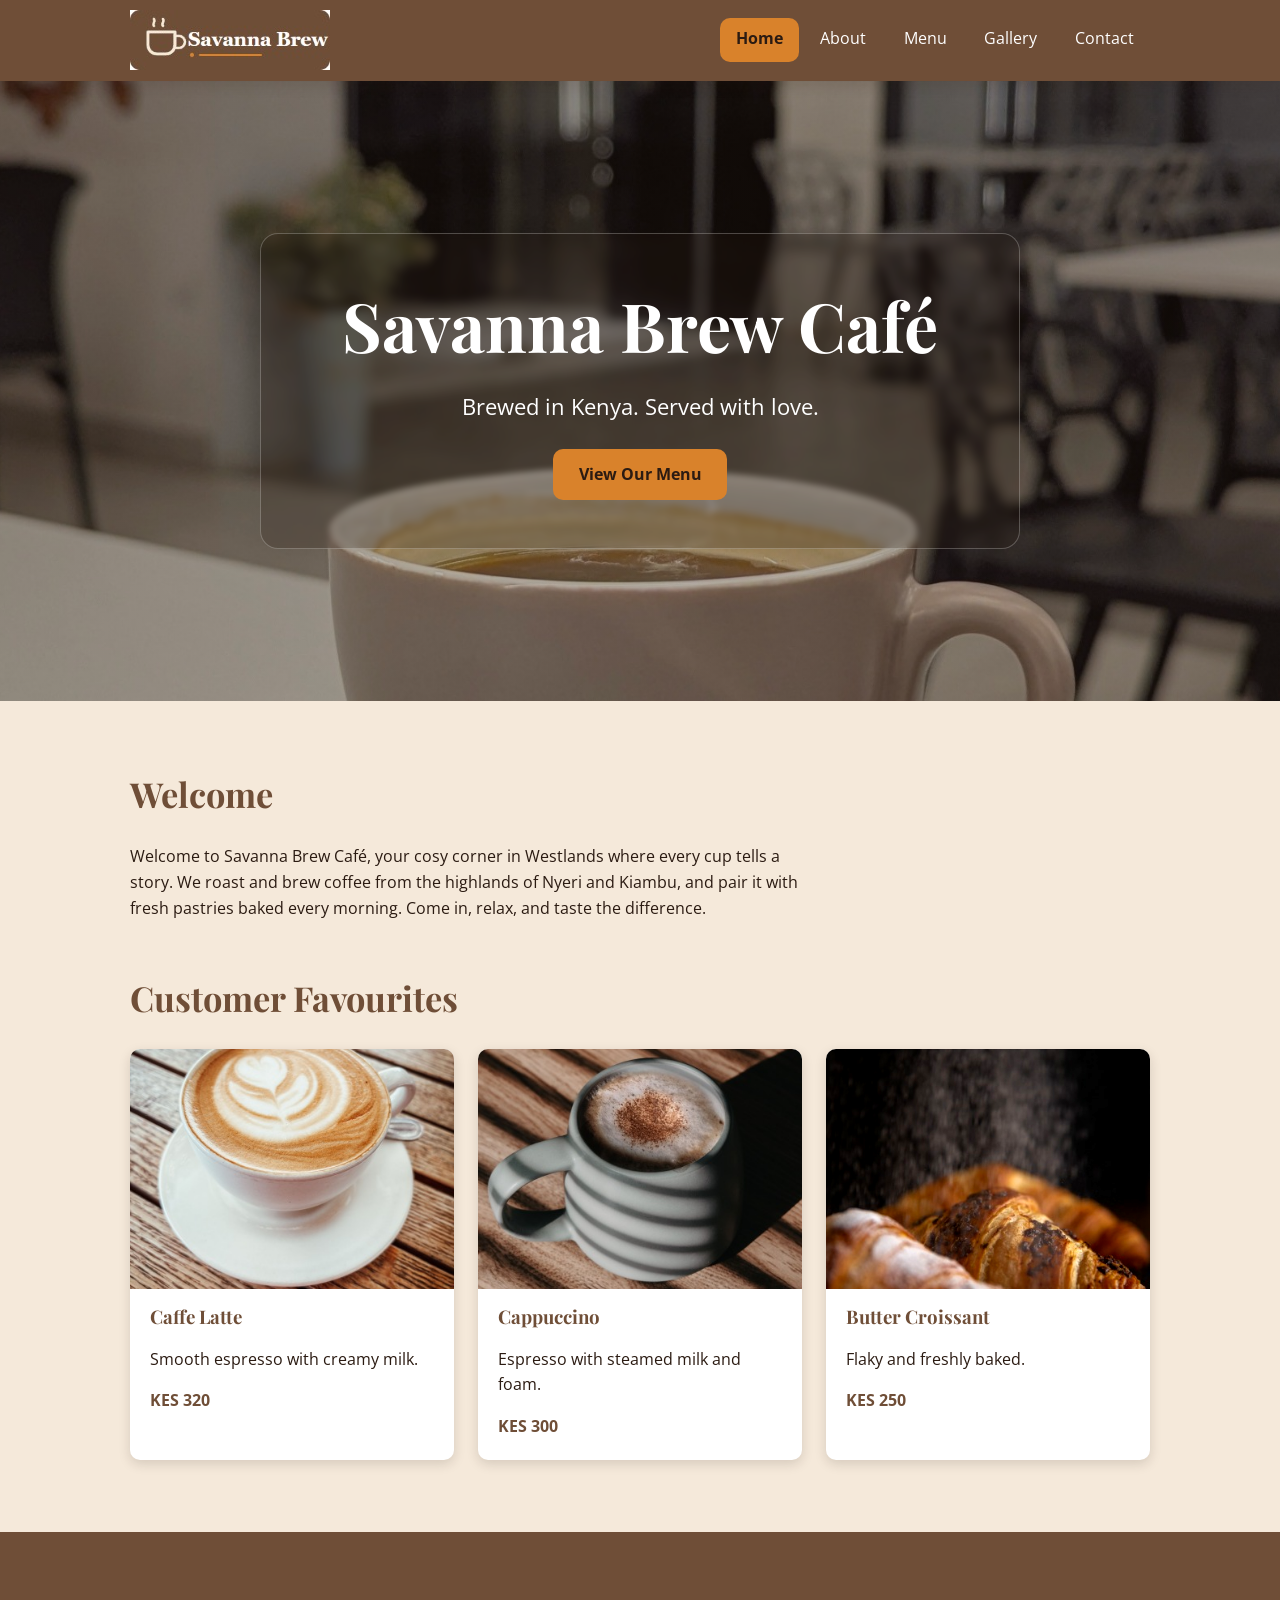
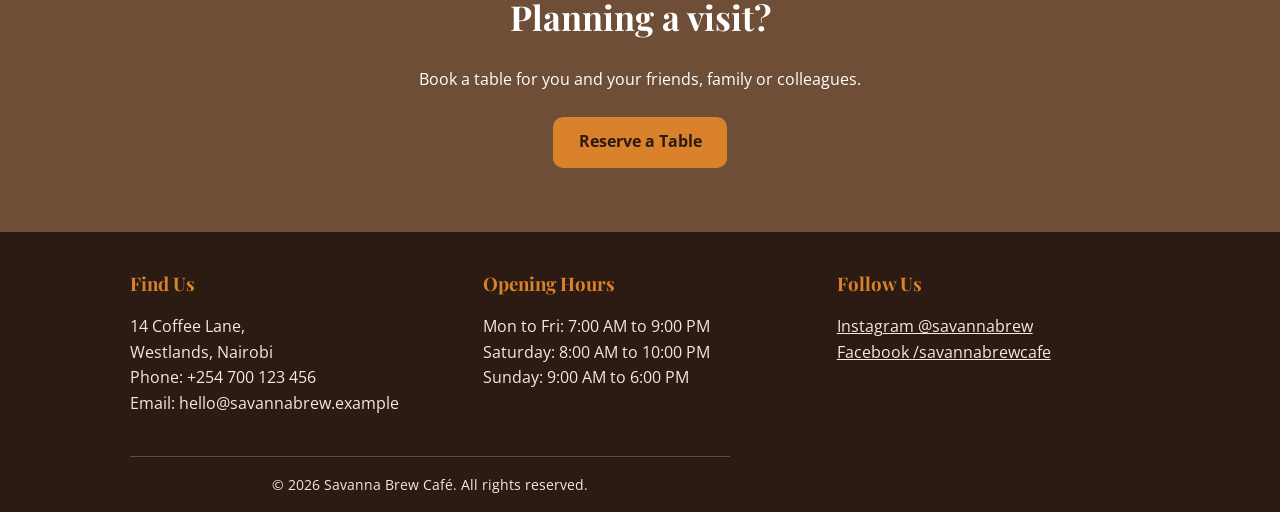
==== index.html @ 01d1c2fc "second commit" ====
<!DOCTYPE html>
<html lang="en">
<head>
  <meta charset="UTF-8">
  <meta name="viewport" content="width=device-width, initial-scale=1.0">
  <meta name="description" content="Savanna Brew Café - Kenyan coffee and fresh pastries in Westlands, Nairobi.">
  <title>Home | Savanna Brew Café</title>
  <link rel="preconnect" href="https://fonts.googleapis.com">
  <link rel="preconnect" href="https://fonts.gstatic.com" crossorigin>
  <link href="https://fonts.googleapis.com/css2?family=Open+Sans:wght@400;600;700&family=Playfair+Display:wght@600;700&display=swap" rel="stylesheet">
  <link rel="stylesheet" href="css/style.css">
</head>
<body>

  <header class="site-header">
    <div class="container header-inner">
      <a class="logo" href="index.html">
        <img src="images/logo.png" alt="Savanna Brew Café logo" width="200" height="60">
      </a>
      <nav aria-label="Main navigation">
        <ul class="nav-list">
          <li><a href="index.html" class="active" aria-current="page">Home</a></li>
          <li><a href="about.html">About</a></li>
          <li><a href="menu.html">Menu</a></li>
          <li><a href="gallery.html">Gallery</a></li>
          <li><a href="contact.html">Contact</a></li>
        </ul>
      </nav>
    </div>
  </header>

  <main>
    <section class="hero">
      <div class="hero-content">
        <h1>Savanna Brew Café</h1>
        <p class="tagline">Brewed in Kenya. Served with love.</p>
        <a class="btn" href="menu.html">View Our Menu</a>
      </div>
    </section>

    <section class="section container home-welcome">
      <h2>Welcome</h2>
      <p>Welcome to Savanna Brew Café, your cosy corner in Westlands where every cup tells a story. We roast and brew coffee from the highlands of Nyeri and Kiambu, and pair it with fresh pastries baked every morning. Come in, relax, and taste the difference.</p>
    </section>

    <section class="section container home-favourites">
      <h2>Customer Favourites</h2>
      <div class="cards">
        <article class="card">
          <img class="card-image-latte" src="images/latte.jpg" alt="A creamy caffe latte in a white cup" width="400" height="300">
          <div class="card-body">
            <h3>Caffe Latte</h3>
            <p>Smooth espresso with creamy milk.</p>
            <p class="card-price">KES 320</p>
          </div>
        </article>
        <article class="card">
          <img src="images/cappuccino.jpg" alt="A cappuccino topped with frothy milk foam" width="400" height="300">
          <div class="card-body">
            <h3>Cappuccino</h3>
            <p>Espresso with steamed milk and foam.</p>
            <p class="card-price">KES 300</p>
          </div>
        </article>
        <article class="card">
          <img class="card-image-croissant" src="images/croissant.jpg" alt="A flaky golden butter croissant on a plate" width="400" height="300">
          <div class="card-body">
            <h3>Butter Croissant</h3>
            <p>Flaky and freshly baked.</p>
            <p class="card-price">KES 250</p>
          </div>
        </article>
      </div>
    </section>

    <section class="section cta">
      <div class="container">
        <h2>Planning a visit?</h2>
        <p>Book a table for you and your friends, family or colleagues.</p>
        <a class="btn" href="contact.html">Reserve a Table</a>
      </div>
    </section>
  </main>

  <footer class="site-footer">
    <div class="container">
      <div class="footer-cols">
        <section>
          <h3>Find Us</h3>
          <p>14 Coffee Lane,<br>Westlands, Nairobi<br>Phone: +254 700 123 456<br>Email: hello@savannabrew.example</p>
        </section>
        <section>
          <h3>Opening Hours</h3>
          <p>Mon to Fri: 7:00 AM to 9:00 PM<br>Saturday: 8:00 AM to 10:00 PM<br>Sunday: 9:00 AM to 6:00 PM</p>
        </section>
        <section>
          <h3>Follow Us</h3>
          <ul class="social-list">
            <li><a href="https://www.instagram.com/" target="_blank" rel="noopener noreferrer">Instagram @savannabrew</a></li>
            <li><a href="https://www.facebook.com/" target="_blank" rel="noopener noreferrer">Facebook /savannabrewcafe</a></li>
          </ul>
        </section>
      </div>
      <p class="copyright">&copy; 2026 Savanna Brew Café. All rights reserved.</p>
    </div>
  </footer>

</body>
</html>
---- css/style.css ----
/* =========================================================
   Savanna Brew Café - style.css
   Sections:
   1. Variables   2. Base   3. Layout helpers   4. Header & nav
   5. Buttons     6. Home   7. About            8. Menu tables
   9. Gallery    10. Contact form   11. Footer  12. Animation
   13. Responsive (768px and below)
   ========================================================= */

/* ---------- 1. VARIABLES (brand palette & fonts) ---------- */
:root {
  --primary: #6F4E37;     /* coffee brown */
  --secondary: #F5E9DA;   /* cream */
  --accent: #D9822B;      /* savanna orange */
  --dark: #2B1B12;        /* dark text */
  --white: #FFFFFF;
  --font-heading: "Playfair Display", Georgia, serif;
  --font-body: "Open Sans", Arial, sans-serif;
  --radius: 10px;
  --shadow: 0 4px 12px rgba(43, 27, 18, 0.15);
  --shadow-lg: 0 12px 24px rgba(43, 27, 18, 0.25);
}

/* ---------- 2. BASE ---------- */
*, *::before, *::after { box-sizing: border-box; }

body {
  margin: 0;
  font-family: var(--font-body);
  font-size: 1rem;            /* 16px */
  line-height: 1.6;
  color: var(--dark);
  background-color: var(--secondary);
}

img { max-width: 100%; display: block; }

h1, h2, h3 {
  font-family: var(--font-heading);
  color: var(--primary);
  line-height: 1.25;
}

a { color: var(--primary); transition: color 0.3s; }
a:hover, a:focus { color: var(--accent); text-decoration: underline; }
a:focus-visible { outline: 3px solid var(--accent); outline-offset: 3px; }

/* ---------- 3. LAYOUT HELPERS ---------- */
.container {
  width: min(1100px, 100%);
  margin-inline: auto;
  padding-inline: clamp(1rem, 4vw, 2.5rem);
}
.section { padding-block: clamp(2.25rem, 6vw, 4.5rem); }

/* ---------- 4. HEADER & NAVIGATION (Flexbox) ---------- */
.site-header { background-color: var(--primary); }

.header-inner {
  display: flex;
  justify-content: space-between;
  align-items: center;
  padding-block: 0.65rem;
  gap: clamp(0.75rem, 3vw, 2rem);
}

.logo img { width: 200px; height: 60px; object-fit: contain; }

.nav-list {
  display: flex;
  flex-wrap: wrap;
  gap: 0.5rem;
  list-style: none;
  margin: 0;
  padding: 0;
}

.nav-list a {
  display: block;
  padding: 0.5rem 1rem;
  color: var(--white);
  text-decoration: none;
  border-radius: var(--radius);
  transition: background-color 0.3s, color 0.3s;
}

.nav-list a:hover,
.nav-list a:focus {
  background-color: rgba(255, 255, 255, 0.2);
  color: var(--white);
}

/* current page highlight */
.nav-list a.active {
  background-color: var(--accent);
  color: var(--dark);
  font-weight: 700;
}

/* ---------- 5. BUTTONS ---------- */
.btn {
  display: inline-block;
  padding: 0.8rem 1.6rem;
  background-color: var(--accent);
  color: var(--dark);
  font-family: var(--font-body);
  font-size: 1rem;
  font-weight: 700;
  text-decoration: none;
  border: none;
  border-radius: var(--radius);
  cursor: pointer;
  transition: background-color 0.3s ease, color 0.3s ease, transform 0.3s ease, box-shadow 0.3s ease;
}

.btn:hover, .btn:focus {
  background-color: var(--primary);
  color: var(--white);
  transform: translateY(-2px);
  box-shadow: var(--shadow);
  text-decoration: none;
}

/* ---------- 6. HOME PAGE ---------- */
.hero {
  /* dark overlay + background image */
  background: linear-gradient(rgba(43, 27, 18, 0.35), rgba(43, 27, 18, 0.35)),
              url("../images/hero.jpg") center bottom / cover no-repeat;
  color: var(--white);
  text-align: center;
  padding: 6rem 1rem;
}

.hero h1 {
  color: var(--white);
  font-size: 3rem;
  margin: 0 0 0.5rem;
  animation: fadeIn 1.2s ease both;
}

.tagline {
  font-size: 1.25rem;
  margin-bottom: 1.5rem;
  animation: fadeIn 1.8s ease both;
}

/* three equal cards - Flexbox */
.cards {
  display: flex;
  gap: clamp(1rem, 3vw, 1.5rem);
}

.card {
  flex: 1;
  background-color: var(--white);
  border-radius: var(--radius);
  box-shadow: var(--shadow);
  overflow: hidden;
  transition: transform 0.3s ease, box-shadow 0.3s ease;
}

.card:hover { transform: translateY(-8px); box-shadow: var(--shadow-lg); }
.card img {
  width: 100%;
  height: 240px;
  object-fit: cover;
  background-color: var(--secondary);
}
.card-image-croissant {
  object-position: center 72%;
  filter: brightness(1.16) contrast(1.12) saturate(1.08);
}
.card-body { padding: 1rem 1.25rem 1.25rem; }
.card-body h3 { margin-top: 0; }
.card-price { font-weight: 700; color: var(--primary); margin-bottom: 0; }

.cta { background-color: var(--primary); color: var(--white); text-align: center; }
.cta h2 { color: var(--white); }

/* Keep the Home page sections visually connected. */
.section.home-welcome { padding-bottom: 1.25rem; }
.section.home-favourites { padding-top: 1.25rem; }

/* ---------- 7. ABOUT PAGE ---------- */
.two-col {
  display: grid;
  grid-template-columns: repeat(2, minmax(0, 1fr));
  gap: clamp(1.5rem, 5vw, 3rem);
  align-items: center;
}

.owner-photo {
  width: 100%;
  max-width: 320px;
  aspect-ratio: 1 / 1;
  object-fit: cover;
  border-radius: 50%;        /* rounded owner image */
  margin-inline: auto;
  box-shadow: var(--shadow);
}

.section.about-intro { padding-bottom: 1.25rem; }
.section.about-values { padding-top: 1.25rem; padding-bottom: 1.5rem; }

.values-list {
  display: grid;
  grid-template-columns: repeat(3, minmax(0, 1fr));
  gap: 1rem;
  list-style: none;
  margin: 0;
  padding: 0;
}

.values-list li {
  margin: 0;
  padding: 1.15rem 1.2rem;
  background-color: var(--white);
  border-top: 4px solid var(--accent);
  border-radius: var(--radius);
  box-shadow: var(--shadow);
  line-height: 1.55;
  transition: transform 0.3s ease, box-shadow 0.3s ease;
}

.values-list li:hover {
  transform: translateY(-4px);
  box-shadow: var(--shadow-lg);
}

blockquote {
  margin: 0;
  padding: 1rem 1.25rem;
  background-color: var(--white);
  border-left: 6px solid var(--accent);
  border-radius: 0 var(--radius) var(--radius) 0;
  font-family: var(--font-heading);
  font-size: 1.25rem;
  font-style: italic;
  line-height: 1.45;
}

.section.owner-quote { padding-top: 0.75rem; padding-bottom: 2rem; }

blockquote cite {
  display: block;
  margin-top: 0.25rem;
  font-family: var(--font-body);
  font-size: 1rem;
  font-style: normal;
  font-weight: 600;
  color: var(--primary);
}

/* ---------- 8. MENU TABLES ---------- */
.section.menu-intro { padding-bottom: 1rem; }
.section.menu-section { padding-block: 1.25rem; }

.table-wrapper { overflow-x: auto; }   /* scroll inside wrapper on small screens */

.menu-table {
  width: 100%;
  min-width: 480px;
  border-collapse: collapse;
  background-color: var(--white);
  box-shadow: var(--shadow);
}

.menu-table th,
.menu-table td {
  padding: 0.8rem 1rem;
  text-align: left;
  border-bottom: 1px solid rgba(111, 78, 55, 0.2);
}

.menu-table thead th { background-color: var(--primary); color: var(--white); }

/* zebra stripes + hover highlight */
.menu-table tbody tr:nth-child(even) { background-color: var(--secondary); }
.menu-table tbody tr { transition: background-color 0.25s ease; }
.menu-table tbody tr:hover { background-color: #EBD2B2; }

/* right-aligned price column */
.menu-table .price { text-align: right; }

/* ---------- 9. GALLERY (CSS Grid) ---------- */
.gallery-grid {
  display: grid;
  grid-template-columns: repeat(4, minmax(0, 1fr));
  gap: clamp(0.75rem, 2vw, 1rem);
  margin-top: 1.5rem;
}

.gallery-grid figure {
  margin: 0;
  overflow: hidden;
  background-color: var(--white);
  border-radius: var(--radius);
  box-shadow: var(--shadow);
}

.gallery-grid img {
  width: 100%;
  aspect-ratio: 4 / 3;
  object-fit: cover;                       /* no distortion */
  transition: transform 0.4s ease;
}

.gallery-grid figure:hover img { transform: scale(1.1); }

.gallery-grid figcaption {
  padding: 0.6rem 0.75rem;
  font-size: 0.95rem;
  text-align: center;
  background-color: var(--white);
  position: relative;
}

/* ---------- 10. CONTACT PAGE & FORM ---------- */
/* Form comes first in the HTML, so it also appears first on mobile */
.contact-layout {
  display: grid;
  grid-template-columns: minmax(0, 1.3fr) minmax(0, 1fr);
  gap: clamp(1.5rem, 5vw, 3rem);
  align-items: start;
}

.form-group { margin-bottom: 1.1rem; }

label { display: block; margin-bottom: 0.3rem; font-weight: 600; }

input, select, textarea {
  width: 100%;
  padding: 0.7rem;
  font-family: var(--font-body);
  font-size: 1rem;
  color: var(--dark);
  background-color: var(--white);
  border: 2px solid #CBB59C;
  border-radius: 8px;
  transition: border-color 0.3s, box-shadow 0.3s;
}

input:focus, select:focus, textarea:focus {
  outline: 3px solid var(--accent);        /* visible accent focus outline */
  outline-offset: 1px;
  border-color: var(--accent);
}

fieldset {
  margin: 0 0 1.1rem;
  padding: 0.8rem 1rem;
  border: 2px solid #CBB59C;
  border-radius: 8px;
}

legend { padding: 0 0.5rem; font-weight: 700; color: var(--primary); }

.radio-group label {
  display: inline-flex;
  align-items: center;
  gap: 0.4rem;
  margin: 0 1rem 0 0;
  font-weight: 400;
}

.radio-group input { width: auto; }

.contact-list { list-style: none; padding: 0; margin: 0 0 1.5rem; }
.contact-list li { margin-bottom: 0.5rem; }

/* ---------- 11. FOOTER ---------- */
.site-footer {
  background-color: var(--dark);
  color: var(--secondary);
  padding: 2.5rem 0 1rem;
}

.footer-cols {
  display: grid;
  grid-template-columns: repeat(3, minmax(0, 1fr));
  gap: clamp(1.25rem, 4vw, 2.5rem);
}
.site-footer h3 { margin-top: 0; color: var(--accent); }
.site-footer a { color: var(--secondary); }
.site-footer a:hover, .site-footer a:focus { color: var(--accent); }
.social-list { list-style: none; padding: 0; margin: 0; }

.copyright {
  margin: 1.5rem 0 0;
  padding-top: 1rem;
  text-align: center;
  font-size: 0.9rem;
  border-top: 1px solid rgba(245, 233, 218, 0.25);
}

/* ---------- 12. ANIMATION (bonus) ---------- */
@keyframes fadeIn {
  from { opacity: 0; transform: translateY(15px); }
  to   { opacity: 1; transform: translateY(0); }
}

/* ---------- 13. RESPONSIVE ---------- */
/* Tablet: gallery goes to 2 columns */
/* Compact layouts: keep controls easy to reach and content readable. */
@media (max-width: 992px) {
  .gallery-grid { grid-template-columns: repeat(2, minmax(0, 1fr)); }
}

@media (max-width: 768px) {
  .header-inner { flex-direction: column; }
  nav { width: 100%; }
  .nav-list { justify-content: center; gap: 0.2rem; }
  .two-col,
  .contact-layout { grid-template-columns: 1fr; }
  .footer-cols { grid-template-columns: repeat(2, minmax(0, 1fr)); }
}

/* ---------- Responsive polish ---------- */
html { scroll-behavior: smooth; }

body { overflow-x: hidden; }

.site-header {
  position: sticky;
  top: 0;
  z-index: 10;
  box-shadow: 0 3px 14px rgba(43, 27, 18, 0.16);
}

.header-inner { min-height: 76px; }
.nav-list { gap: 0.35rem; }
.nav-list a { white-space: nowrap; }

.hero {
  min-height: clamp(380px, 58vw, 620px);
  display: grid;
  place-items: center;
  padding: clamp(4rem, 10vw, 8rem) 1rem;
}

.hero-content {
  width: min(760px, 100%);
  padding: clamp(1.5rem, 5vw, 3rem);
  border: 1px solid rgba(255, 255, 255, 0.24);
  border-radius: 18px;
  background: rgba(43, 27, 18, 0.22);
  backdrop-filter: blur(3px);
}

.hero h1 { font-size: clamp(2.25rem, 6vw, 4.25rem); }
.tagline { font-size: clamp(1.05rem, 2.3vw, 1.4rem); }

.section { padding-block: clamp(2.25rem, 6vw, 4.5rem); }
.section h2 { margin-top: 0; }

.cards { align-items: stretch; }
.card { min-width: 0; }
.card:hover { transform: translateY(-8px); }
.card:focus-within { box-shadow: var(--shadow-lg); }

.cta { padding-block: clamp(2.5rem, 6vw, 4rem); }
.cta p { margin: 0 auto 1.5rem; max-width: 620px; }

.two-col { align-items: center; }
.owner-photo { width: min(100%, 380px); }

.contact-layout { gap: clamp(1.5rem, 4vw, 3rem); }

.gallery-grid figure { transition: box-shadow 0.3s ease, transform 0.3s ease; }
.gallery-grid figure:hover { box-shadow: var(--shadow-lg); }

@media (prefers-reduced-motion: reduce) {
  html { scroll-behavior: auto; }
  *, *::before, *::after {
    animation-duration: 0.01ms !important;
    animation-iteration-count: 1 !important;
    scroll-behavior: auto !important;
    transition-duration: 0.01ms !important;
  }
}

@media (max-width: 768px) {
  .site-header { position: static; }
  .header-inner { align-items: center; }
  .nav-list {
    flex-direction: column;
    flex-wrap: nowrap;
    align-items: center;
    justify-content: center;
    gap: 0.25rem;
  }
  .nav-list a { padding: 0.45rem 0.65rem; }
  .cards { flex-direction: column; }
  .card img { height: clamp(220px, 55vw, 300px); }
  .two-col { align-items: stretch; }
  .values-list { grid-template-columns: 1fr; }
  .section.menu-section { padding-block: 1rem; }
  .owner-photo { max-width: 320px; }
  .footer-cols { gap: 1.25rem; }
}

@media (max-width: 576px) {
  .gallery-grid { grid-template-columns: 1fr; }
  .container { padding-inline: 1rem; }
  .header-inner { padding-block: 0.6rem 0.85rem; }
  .logo img { width: auto; height: 42px; }
  .nav-list { gap: 0.1rem; }
  .nav-list a { padding: 0.4rem 0.45rem; font-size: 0.9rem; }
  .hero { min-height: 390px; }
  .hero-content { padding: 1.4rem 1rem; }
  .section { padding-block: 2.25rem; }
  .footer-cols { grid-template-columns: 1fr; gap: 0.75rem; }
}

/* ---------- Site-wide responsive finishing touches ---------- */
:root { color-scheme: light; }

h1 {
  font-size: clamp(2rem, 4vw, 3rem);
  margin: 0 0 1.25rem;
}

h2 { font-size: clamp(1.55rem, 3vw, 2.15rem); }
p { max-width: 75ch; }

main { min-height: 50vh; }

.nav-list a:focus-visible,
.btn:focus-visible,
.site-footer a:focus-visible {
  outline: 3px solid var(--accent);
  outline-offset: 3px;
}

.table-wrapper {
  max-width: 100%;
  overscroll-behavior-x: contain;
  scrollbar-width: thin;
  scrollbar-color: var(--primary) var(--secondary);
}

.menu-table { table-layout: auto; }
.menu-table th, .menu-table td { overflow-wrap: anywhere; }

input, select, textarea, button { max-width: 100%; }
textarea { resize: vertical; }

button,
.btn,
.nav-list a { min-height: 44px; }

.radio-group {
  display: flex;
  flex-wrap: wrap;
  gap: 0.5rem 1rem;
}

.radio-group label { margin-right: 0; }

.values-list { max-width: 760px; }
blockquote { max-width: 850px; }

.site-footer { overflow-wrap: anywhere; }

@media (max-width: 768px) {
  .contact-layout > * { min-width: 0; }
}

@media (max-width: 576px) {
  .footer-cols { grid-template-columns: 1fr; }
  .menu-table { min-width: 480px; }
  .hero-content { backdrop-filter: none; }
  .btn { min-height: 46px; }
}
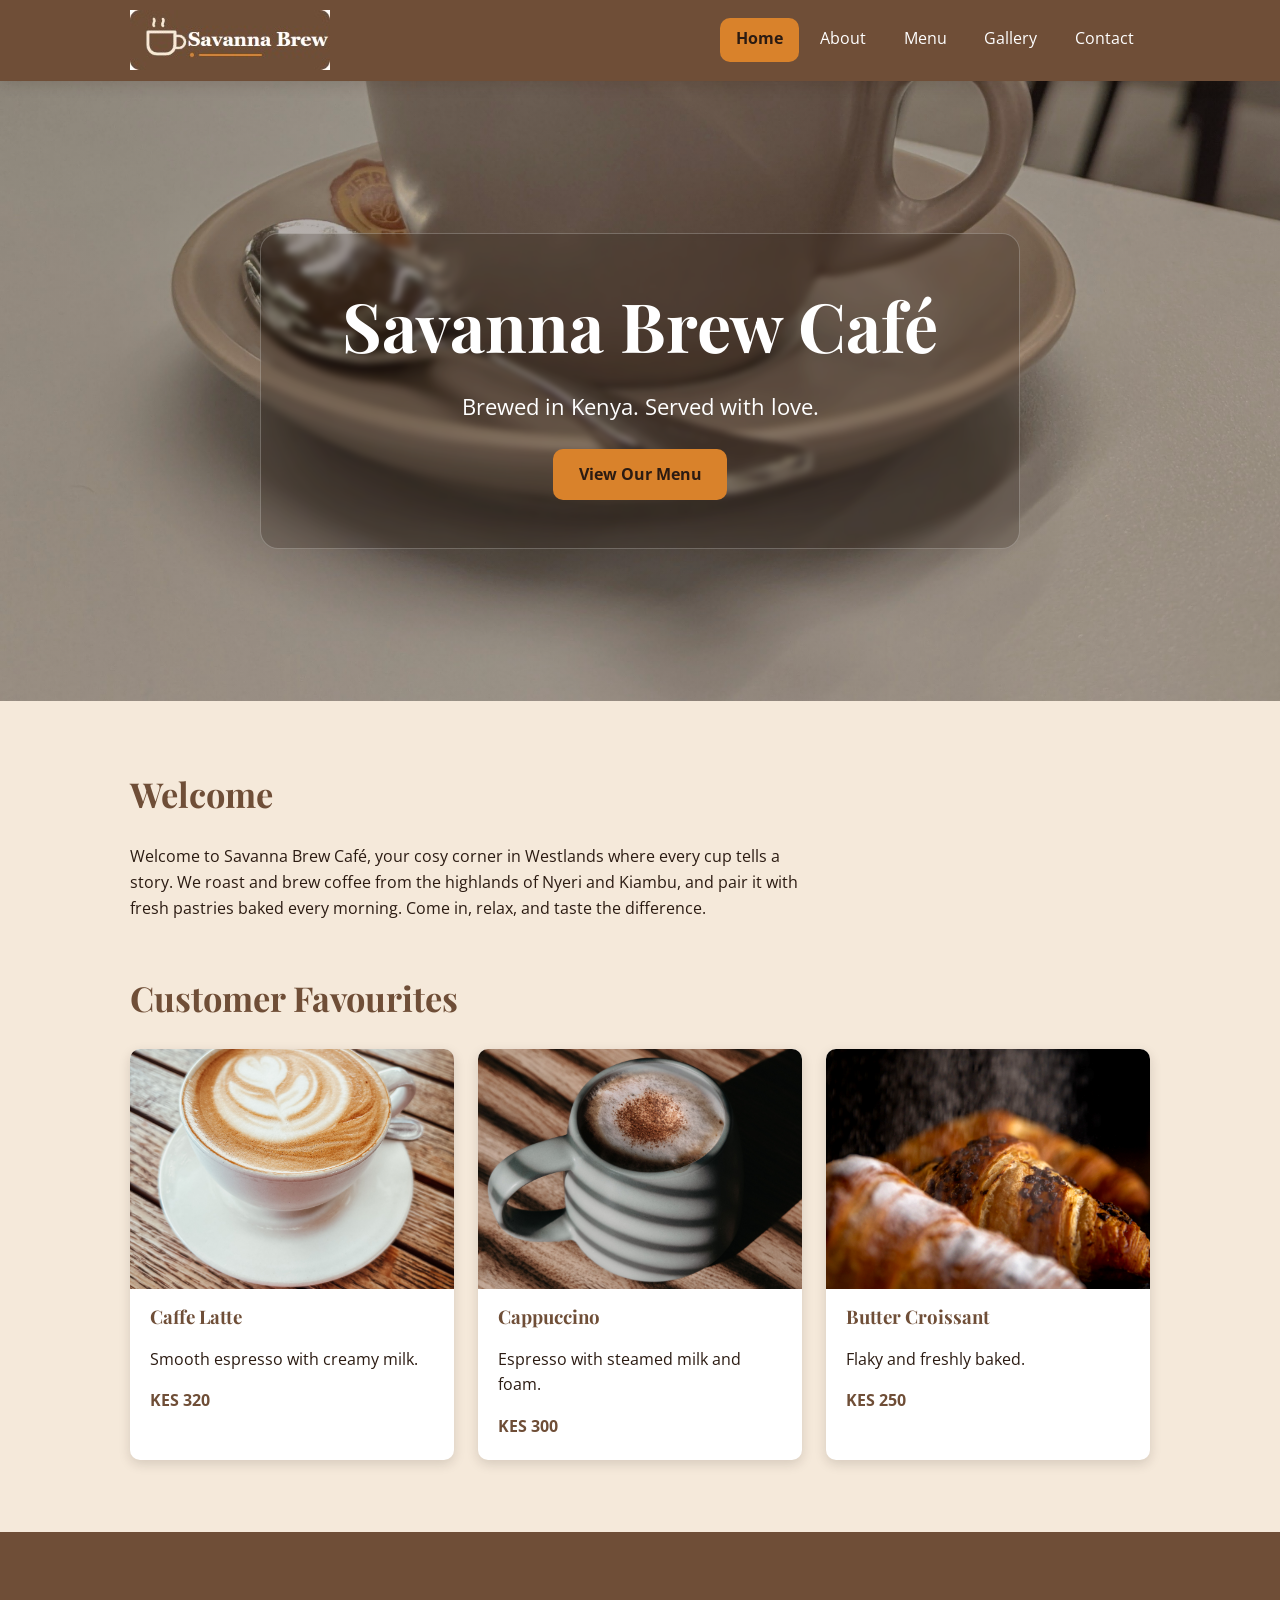
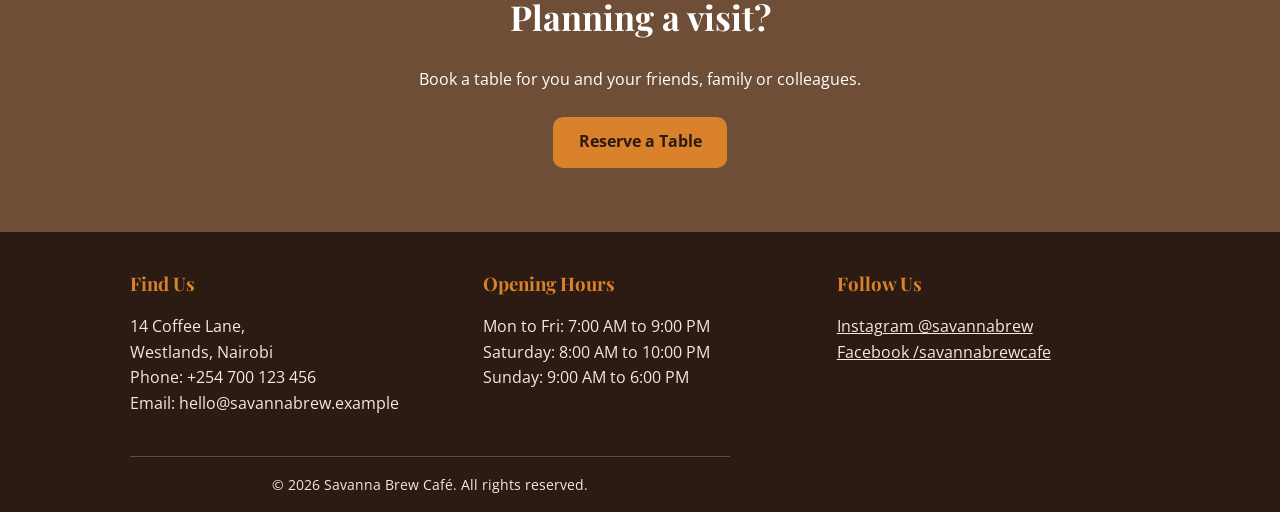
==== commit 12e63d0f: "fifth commit" ====
--- a/index.html
+++ b/index.html
@@ -9,6 +9,7 @@
   <link rel="preconnect" href="https://fonts.gstatic.com" crossorigin>
   <link href="https://fonts.googleapis.com/css2?family=Open+Sans:wght@400;600;700&family=Playfair+Display:wght@600;700&display=swap" rel="stylesheet">
   <link rel="stylesheet" href="css/style.css">
+  <link rel="icon" type="image/png" href="images/logo.png">
 </head>
 <body>
 
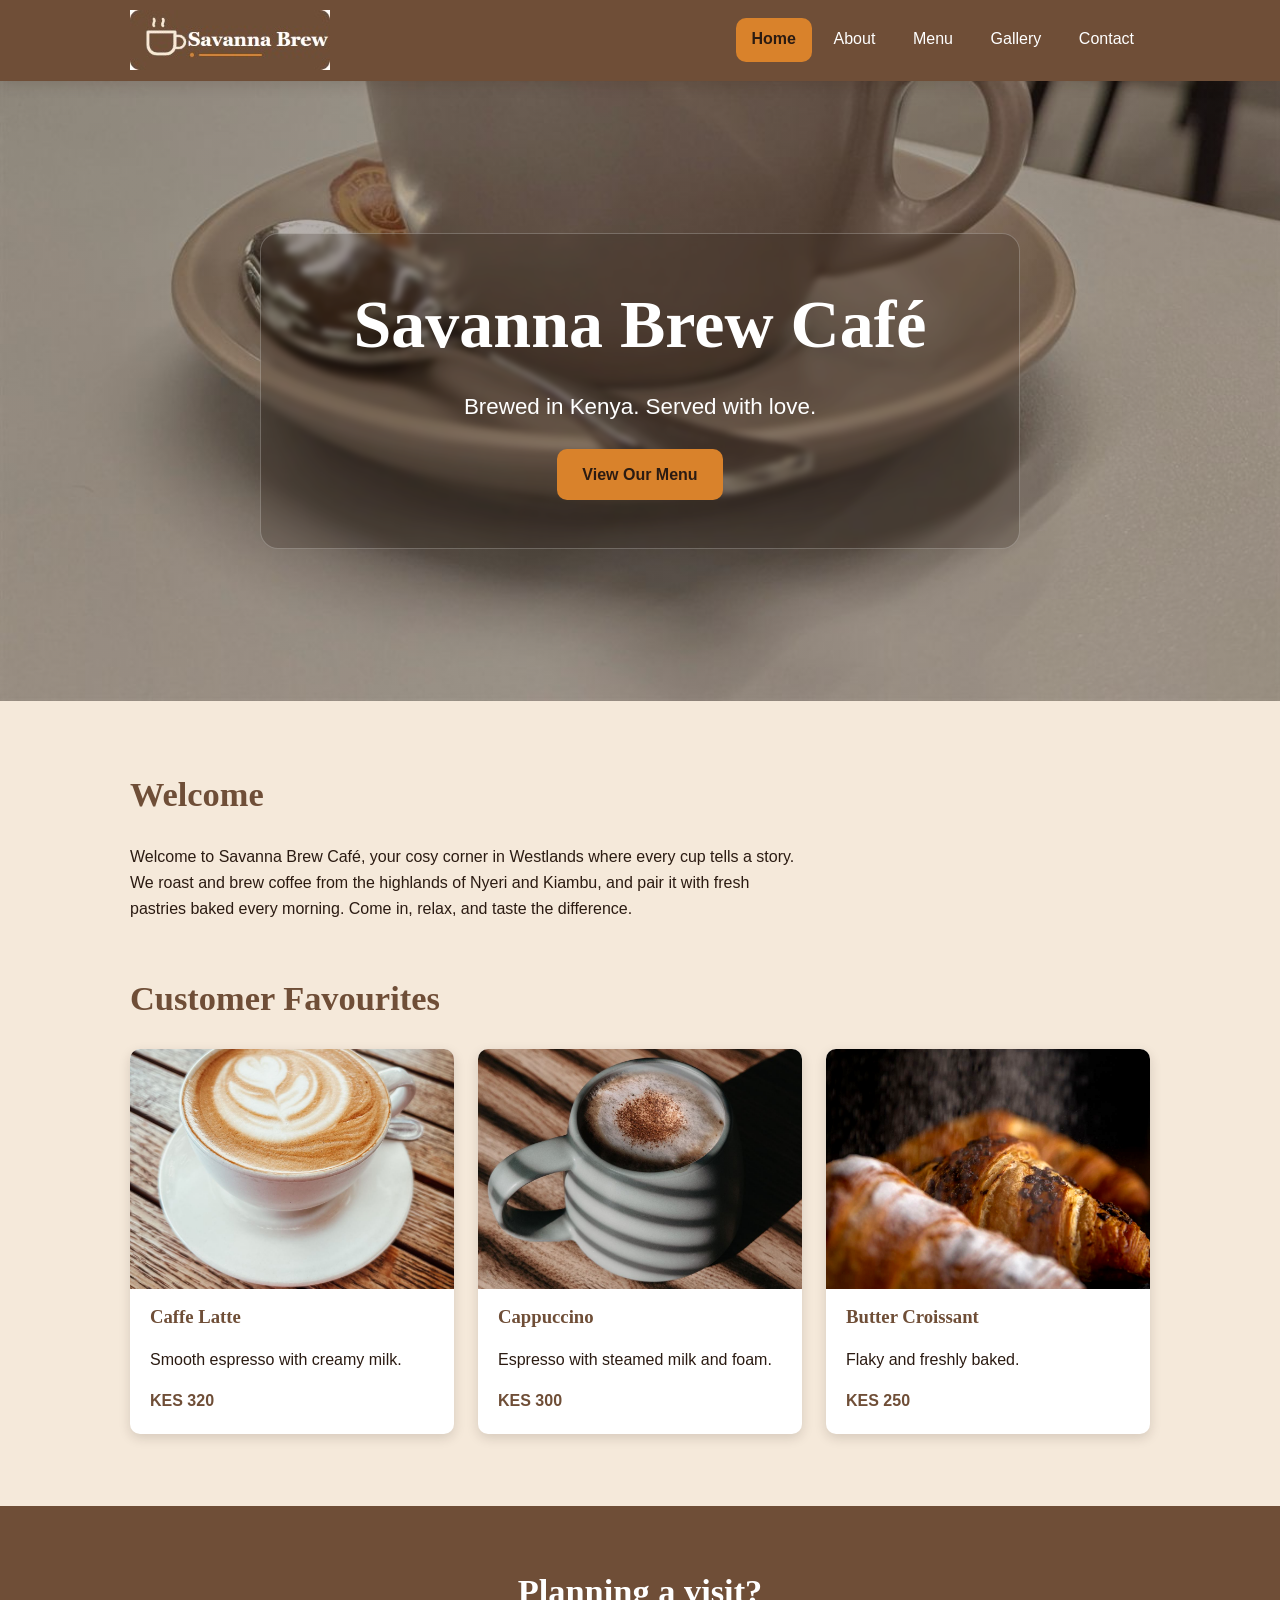
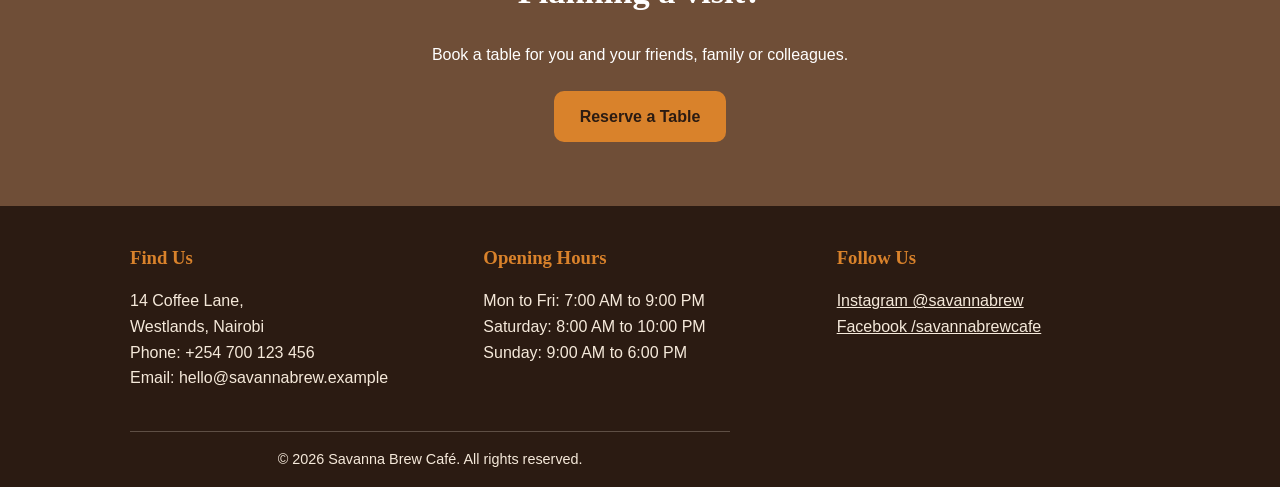
==== commit 48baa57b: "commit" ====
--- a/index.html
+++ b/index.html
@@ -5,9 +5,7 @@
   <meta name="viewport" content="width=device-width, initial-scale=1.0">
   <meta name="description" content="Savanna Brew Café - Kenyan coffee and fresh pastries in Westlands, Nairobi.">
   <title>Home | Savanna Brew Café</title>
-  <link rel="preconnect" href="https://fonts.googleapis.com">
-  <link rel="preconnect" href="https://fonts.gstatic.com" crossorigin>
-  <link href="https://fonts.googleapis.com/css2?family=Open+Sans:wght@400;600;700&family=Playfair+Display:wght@600;700&display=swap" rel="stylesheet">
+  <link rel="preload" as="image" href="images/optimized/hero.jpg">
   <link rel="stylesheet" href="css/style.css">
   <link rel="icon" type="image/png" href="images/logo.png">
 </head>
@@ -16,7 +14,7 @@
   <header class="site-header">
     <div class="container header-inner">
       <a class="logo" href="index.html">
-        <img src="images/logo.png" alt="Savanna Brew Café logo" width="200" height="60">
+        <img src="images/logo.png" alt="Savanna Brew Café logo" width="200" height="60" decoding="async">
       </a>
       <nav aria-label="Main navigation">
         <ul class="nav-list">
@@ -48,7 +46,7 @@
       <h2>Customer Favourites</h2>
       <div class="cards">
         <article class="card">
-          <img class="card-image-latte" src="images/latte.jpg" alt="A creamy caffe latte in a white cup" width="400" height="300">
+          <img class="card-image-latte" src="images/optimized/latte.jpg" alt="A creamy caffe latte in a white cup" width="400" height="300" loading="lazy" decoding="async">
           <div class="card-body">
             <h3>Caffe Latte</h3>
             <p>Smooth espresso with creamy milk.</p>
@@ -56,7 +54,7 @@
           </div>
         </article>
         <article class="card">
-          <img src="images/cappuccino.jpg" alt="A cappuccino topped with frothy milk foam" width="400" height="300">
+          <img src="images/optimized/cappuccino.jpg" alt="A cappuccino topped with frothy milk foam" width="400" height="300" loading="lazy" decoding="async">
           <div class="card-body">
             <h3>Cappuccino</h3>
             <p>Espresso with steamed milk and foam.</p>
@@ -64,7 +62,7 @@
           </div>
         </article>
         <article class="card">
-          <img class="card-image-croissant" src="images/croissant.jpg" alt="A flaky golden butter croissant on a plate" width="400" height="300">
+          <img class="card-image-croissant" src="images/optimized/croissant.jpg" alt="A flaky golden butter croissant on a plate" width="400" height="300" loading="lazy" decoding="async">
           <div class="card-body">
             <h3>Butter Croissant</h3>
             <p>Flaky and freshly baked.</p>
--- a/css/style.css
+++ b/css/style.css
@@ -125,7 +125,7 @@
 .hero {
   /* dark overlay + background image */
   background: linear-gradient(rgba(43, 27, 18, 0.35), rgba(43, 27, 18, 0.35)),
-              url("../images/hero.jpg") center bottom / cover no-repeat;
+              url("../images/optimized/hero.jpg") center bottom / cover no-repeat;
   color: var(--white);
   text-align: center;
   padding: 6rem 1rem;
@@ -380,7 +380,7 @@
   grid-template-columns: repeat(3, minmax(0, 1fr));
   gap: clamp(1.25rem, 4vw, 2.5rem);
 }
-.site-footer h3 { margin-top: 0; color: var(--accent); }
+.site-footer h2, .site-footer h3 { margin-top: 0; color: var(--accent); }
 .site-footer a { color: var(--secondary); }
 .site-footer a:hover, .site-footer a:focus { color: var(--accent); }
 .social-list { list-style: none; padding: 0; margin: 0; }
